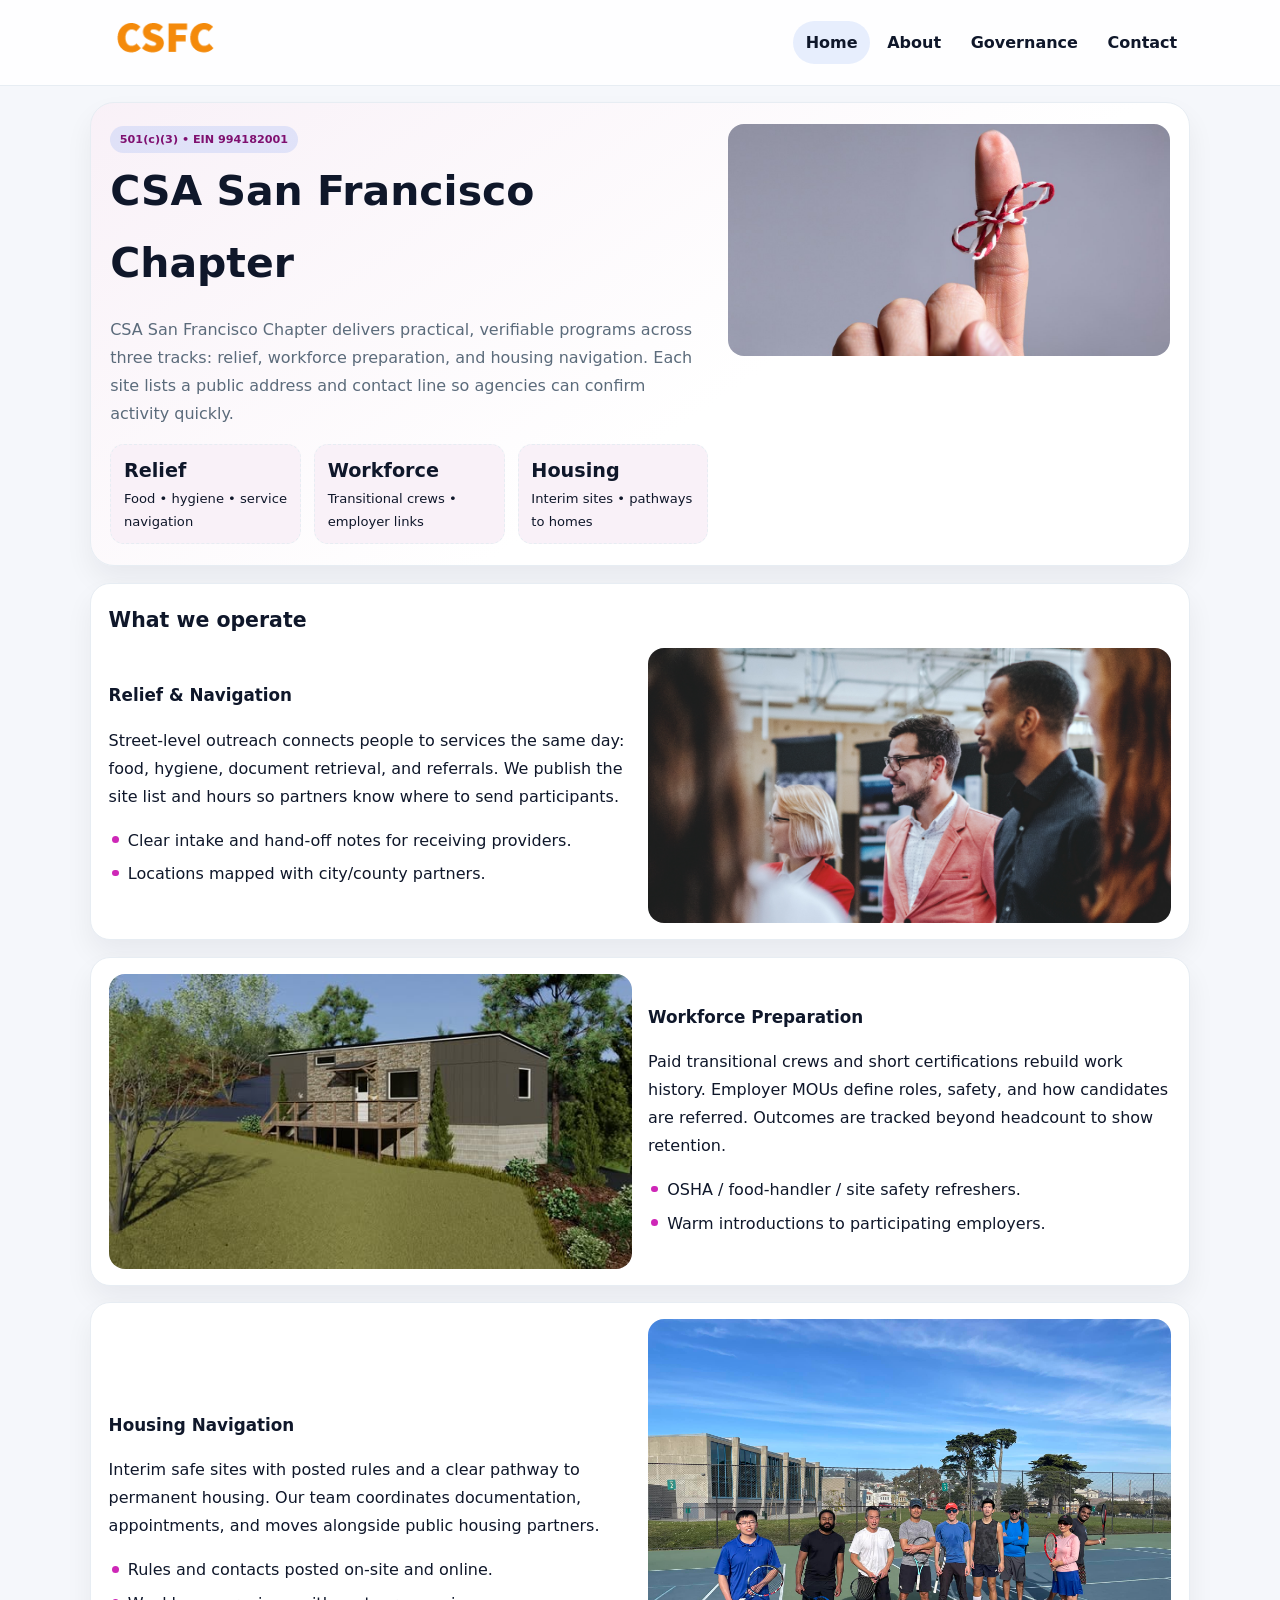
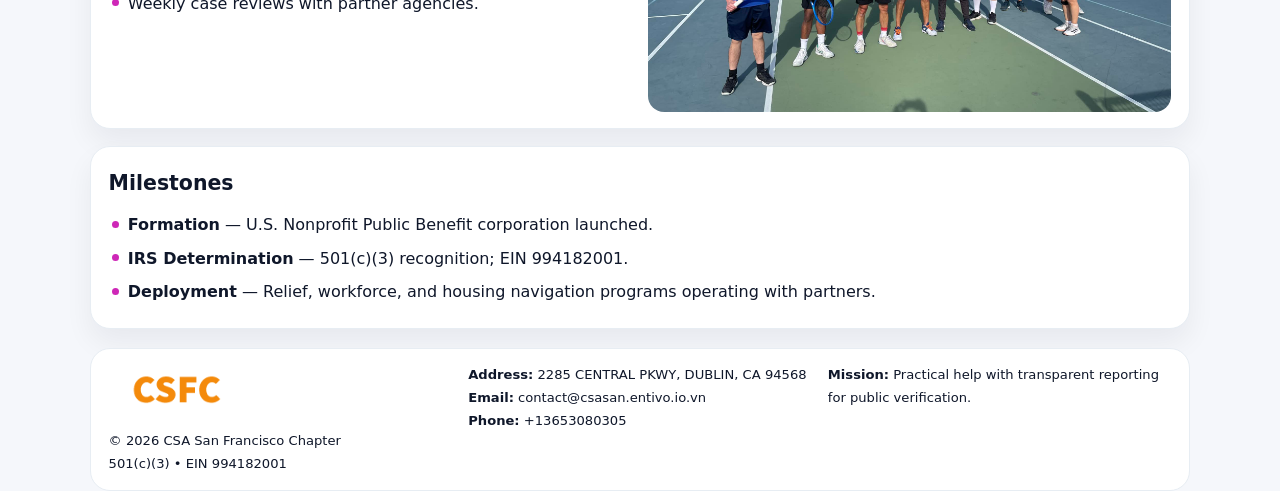
==== index.html @ 428dda2d "Initial commit" ====
<!doctype html><html lang="en"><head>
<meta charset="utf-8">
<meta name="viewport" content="width=device-width,initial-scale=1">
<title>CSA San Francisco Chapter – Nonprofit • 2025</title>
<link rel="stylesheet" href="assets/styles.css">
<link rel="icon" href="images/logo.png">
<meta name="data-ein" content="994182001">
<meta name="data-name" content="CSA San Francisco Chapter">
  <meta name="description" content="Dedicated to community services, education, and direct relief, CSA San Francisco Chapter collaborates with neighbors and partners to deliver practical help and long-term impact.">
</head><body>
<div style="position:absolute;left:-9999px;top:-9999px;opacity:0" data-uniq="{{UNIQUE_BLOB}}">
  <span>Dedicated to community services, education, and direct relief, CSA San Francisco Chapter collaborates with neighbors and partners to deliver practical help and long-term impact.</span><svg width="12" height="12" viewBox="0 0 12 12" xmlns="http://www.w3.org/2000/svg"><circle cx="6" cy="6" r="5" fill="#2b6cb0"/></svg><img src="images/programs.jpg" width="1" height="1" alt="" loading="lazy"/>
</div>

<header class="header">
  <div class="c513839d8b1">
    <a href="index.html"><img src="images/logo.png" alt=""></a>
    <div class="links">
      <a class="active" href="index.html">Home</a>
      <a href="about.html">About</a>
      <a href="governance.html">Governance</a>
      <a href="contact.html">Contact</a>
    </div>
  </div>
</header>

<section class="mast">
  <div>
    <span class="cb75e106b47">501(c)(3) • EIN 994182001</span>
    <h1>CSA San Francisco Chapter</h1>
    <p>CSA San Francisco Chapter delivers practical, verifiable programs across three tracks: relief, workforce preparation, and housing navigation. Each site lists a public address and contact line so agencies can confirm activity quickly.</p>
    <div class="stats">
      <div class="stat"><b>Relief</b><div class="small">Food • hygiene • service navigation</div></div>
      <div class="stat"><b>Workforce</b><div class="small">Transitional crews • employer links</div></div>
      <div class="stat"><b>Housing</b><div class="small">Interim sites • pathways to homes</div></div>
    </div>
  </div>
  <img class="img" src="images/hero.jpg" alt="Program hero">
</section>

<section class="section panel">
  <h2>What we operate</h2>
  <div class="z">
    <div>
      <h3>Relief & Navigation</h3>
      <p>Street-level outreach connects people to services the same day: food, hygiene, document retrieval, and referrals. We publish the site list and hours so partners know where to send participants.</p>
      <ul class="timeline">
        <li>Clear intake and hand-off notes for receiving providers.</li>
        <li>Locations mapped with city/county partners.</li>
      </ul>
    </div>
    <img class="img" src="images/relief.jpg" alt="">
  </div>
</section>

<section class="section panel">
  <div class="z rev">
    <img class="img" src="images/jobs.jpg" alt="">
    <div>
      <h3>Workforce Preparation</h3>
      <p>Paid transitional crews and short certifications rebuild work history. Employer MOUs define roles, safety, and how candidates are referred. Outcomes are tracked beyond headcount to show retention.</p>
      <ul class="timeline">
        <li>OSHA / food-handler / site safety refreshers.</li>
        <li>Warm introductions to participating employers.</li>
      </ul>
    </div>
  </div>
</section>

<section class="section panel">
  <div class="z">
    <div>
      <h3>Housing Navigation</h3>
      <p>Interim safe sites with posted rules and a clear pathway to permanent housing. Our team coordinates documentation, appointments, and moves alongside public housing partners.</p>
      <ul class="timeline">
        <li>Rules and contacts posted on-site and online.</li>
        <li>Weekly case reviews with partner agencies.</li>
      </ul>
    </div>
    <img class="img" src="images/land.jpg" alt="">
  </div>
</section>

<section class="section panel">
  <h2>Milestones</h2>
  <ul class="timeline">
    <li><strong>Formation</strong> — U.S. Nonprofit Public Benefit corporation launched.</li>
    <li><strong>IRS Determination</strong> — 501(c)(3) recognition; EIN 994182001.</li>
    <li><strong>Deployment</strong> — Relief, workforce, and housing navigation programs operating with partners.</li>
  </ul>
</section>

<footer>
  <div class="footer">
    <div>
      <img src="images/logo.png" style="width:135px;margin-bottom:.35rem" alt="">
      <div class="small">© <span id="y"></span> CSA San Francisco Chapter</div>
      <div class="small">501(c)(3) • EIN 994182001</div>
    </div>
    <div>
      <div class="small"><strong>Address:</strong> 2285 CENTRAL PKWY,
DUBLIN, CA 94568</div>
      <div class="small"><strong>Email:</strong> <a href="mailto:contact@csasan.entivo.io.vn">contact@csasan.entivo.io.vn</a></div>
      <div class="small"><strong>Phone:</strong> <a href="tel:+13653080305">+13653080305</a></div>
    </div>
    <div>
      <div class="small"><strong>Mission:</strong> Practical help with transparent reporting for public verification.</div>
    </div>
  </div>
</footer>

<script>
/* Đổi màu thương hiệu theo EIN để tránh trùng lặp */
(function(){
  function hash(s){let x=2166136261>>>0;for(let i=0;i<s.length;i++){x^=s.charCodeAt(i);x=(x*16777619)>>>0;}return x>>>0;}
  const k = hash((document.querySelector('meta[name="data-ein"]')?.content||document.querySelector('meta[name="data-name"]')?.content||'0').replace(/\s+/g,''));
  const H=k%360,S=56+(k%14),L=48;
  const r=document.documentElement;
  r.style.setProperty('--brand',`hsl(${H} ${S}% ${L}%)`);
  r.style.setProperty('--brand-ink',`hsl(${H} ${Math.min(96,S+10)}% ${Math.max(22,L-20)}%)`);
  r.style.setProperty('--soft',`hsl(${H} ${Math.max(30,S-30)}% 96%)`);
  document.getElementById('y').textContent=new Date().getFullYear();
})();
</script>
</body></html>
---- assets/styles.css ----
:root{
  --ink:#0f172a;          /* chữ chính */
  --muted:#5b6b7b;        /* chữ phụ */
  --line:#e7edf3;         /* viền */
  --paper:#ffffff;
  --soft:#f6f9ff;
  --brand:#2563eb;        /* sẽ bị ghi đè bằng script ở index (theo EIN) */
  --brand-ink:#1e40af;
  --sh:0 14px 28px rgba(15,23,42,.06);
  --r:18px;
}
*{box-sizing:border-box}
html,body{height:100%}
body{
  margin:0;
  font-family:Inter,system-ui,-apple-system,BlinkMacSystemFont,"Segoe UI",Arial,sans-serif;
  color:var(--ink);
  background:#f5f7fb;
  line-height:1.75;
}

/* NAV – mảnh, nổi */
.header{
  position:sticky;top:0;z-index:30;background:rgba(255,255,255,.85);
  backdrop-filter:saturate(180%) blur(10px);border-bottom:1px solid var(--line);
}
.c513839d8b1{
  width:min(1100px,94%);margin:0 auto;display:flex;align-items:center;gap:1rem;
  padding:.55rem 0;
}
.c513839d8b1 img{width:150px;display:block}
.c513839d8b1 .links{margin-left:auto;display:flex;gap:.25rem}
.c513839d8b1 .links a{
  color:var(--ink);text-decoration:none;font-weight:600;padding:.45rem .8rem;border-radius:999px;
}
.c513839d8b1 .links a:hover,.c513839d8b1 .links a.active{background:rgba(37,99,235,.10)}

/* MASTHEAD (hero trung tâm) */
.mast{
  width:min(1100px,94%);margin:1rem auto 0;background:linear-gradient(145deg,var(--soft),#fff 60%);
  border:1px solid var(--line);border-radius:24px;box-shadow:var(--sh);
  display:grid;grid-template-columns:1.15fr .85fr;gap:1.2rem;padding:1.3rem 1.2rem;
}
.mast h1{font-size:clamp(1.9rem,3.2vw,2.7rem);margin:.2rem 0 .4rem}
.mast p{color:var(--muted)}
.cb75e106b47{display:inline-block;background:rgba(37,99,235,.12);color:var(--brand-ink);padding:.22rem .6rem;border-radius:999px;font-weight:700;font-size:.7rem}

/* SECTION chung */
.section{width:min(1100px,94%);margin:1.05rem auto 0}
.panel{background:#fff;border:1px solid var(--line);border-radius:20px;box-shadow:var(--sh);padding:1rem 1.1rem}
h2{font-size:1.28rem;margin:.2rem 0 .6rem}
h3{margin:.2rem 0 .35rem;font-size:1.05rem}

/* Z-LAYOUT (media–text xen kẽ) */
.z{
  display:grid;grid-template-columns:1fr 1fr;gap:1rem;align-items:center;
}
.z.rev{grid-template-columns:1fr 1fr}
.img{border-radius:16px;overflow:hidden}
img{max-width:100%;display:block}

/* CARDS */
.cards{display:grid;grid-template-columns:repeat(auto-fit,minmax(240px,1fr));gap:1rem}
.ca7a7e9181a{background:#fff;border:1px solid var(--line);border-radius:16px;padding:.85rem 1rem 1rem}

/* Milestones / stats */
.timeline{list-style:none;margin:.2rem 0 0;padding:0}
.timeline li{position:relative;padding-left:1.2rem;margin:.35rem 0}
.timeline li::before{content:"";position:absolute;left:.2rem;top:.6rem;width:.42rem;height:.42rem;border-radius:999px;background:var(--brand)}
.stats{display:grid;grid-template-columns:repeat(auto-fit,minmax(170px,1fr));gap:.8rem;margin-top:.5rem}
.stat{background:var(--soft);border:1px dashed var(--line);border-radius:14px;padding:.6rem .8rem}
.stat b{font-size:1.2rem}

/* FORM */
button,input,textarea{font:inherit}
.c0526dc2bf6{display:grid;gap:12px;max-width:760px}
.row2{display:grid;grid-template-columns:1fr 1fr;gap:12px}
input,textarea{width:100%;padding:.85rem 1rem;border:1px solid var(--line);border-radius:14px;background:#fff}
textarea{resize:vertical}
button.btn{width:auto;justify-self:start;background:var(--brand);color:#fff;border:0;border-radius:14px;padding:.8rem 1.35rem;cursor:pointer}
button.btn:hover{background:var(--brand-ink)}

/* FOOTER đậm hơn, dễ đọc */
footer{width:min(1100px,94%);margin:1.2rem auto 1.1rem;background:#fff;border:1px solid var(--line);border-radius:20px;padding:.9rem 1.1rem}
.footer{display:grid;grid-template-columns:repeat(auto-fit,minmax(220px,1fr));gap:1rem}
.small{color:#0f172a;font-size:.82rem}
.small a{color:#0f172a;text-decoration:none}
.small a:hover{text-decoration:underline}

/* Responsive */
@media(max-width:960px){.mast{grid-template-columns:1fr}.z,.z.rev{grid-template-columns:1fr}}
@media(max-width:640px){.c513839d8b1{flex-wrap:wrap;justify-content:center}.row2{grid-template-columns:1fr}}
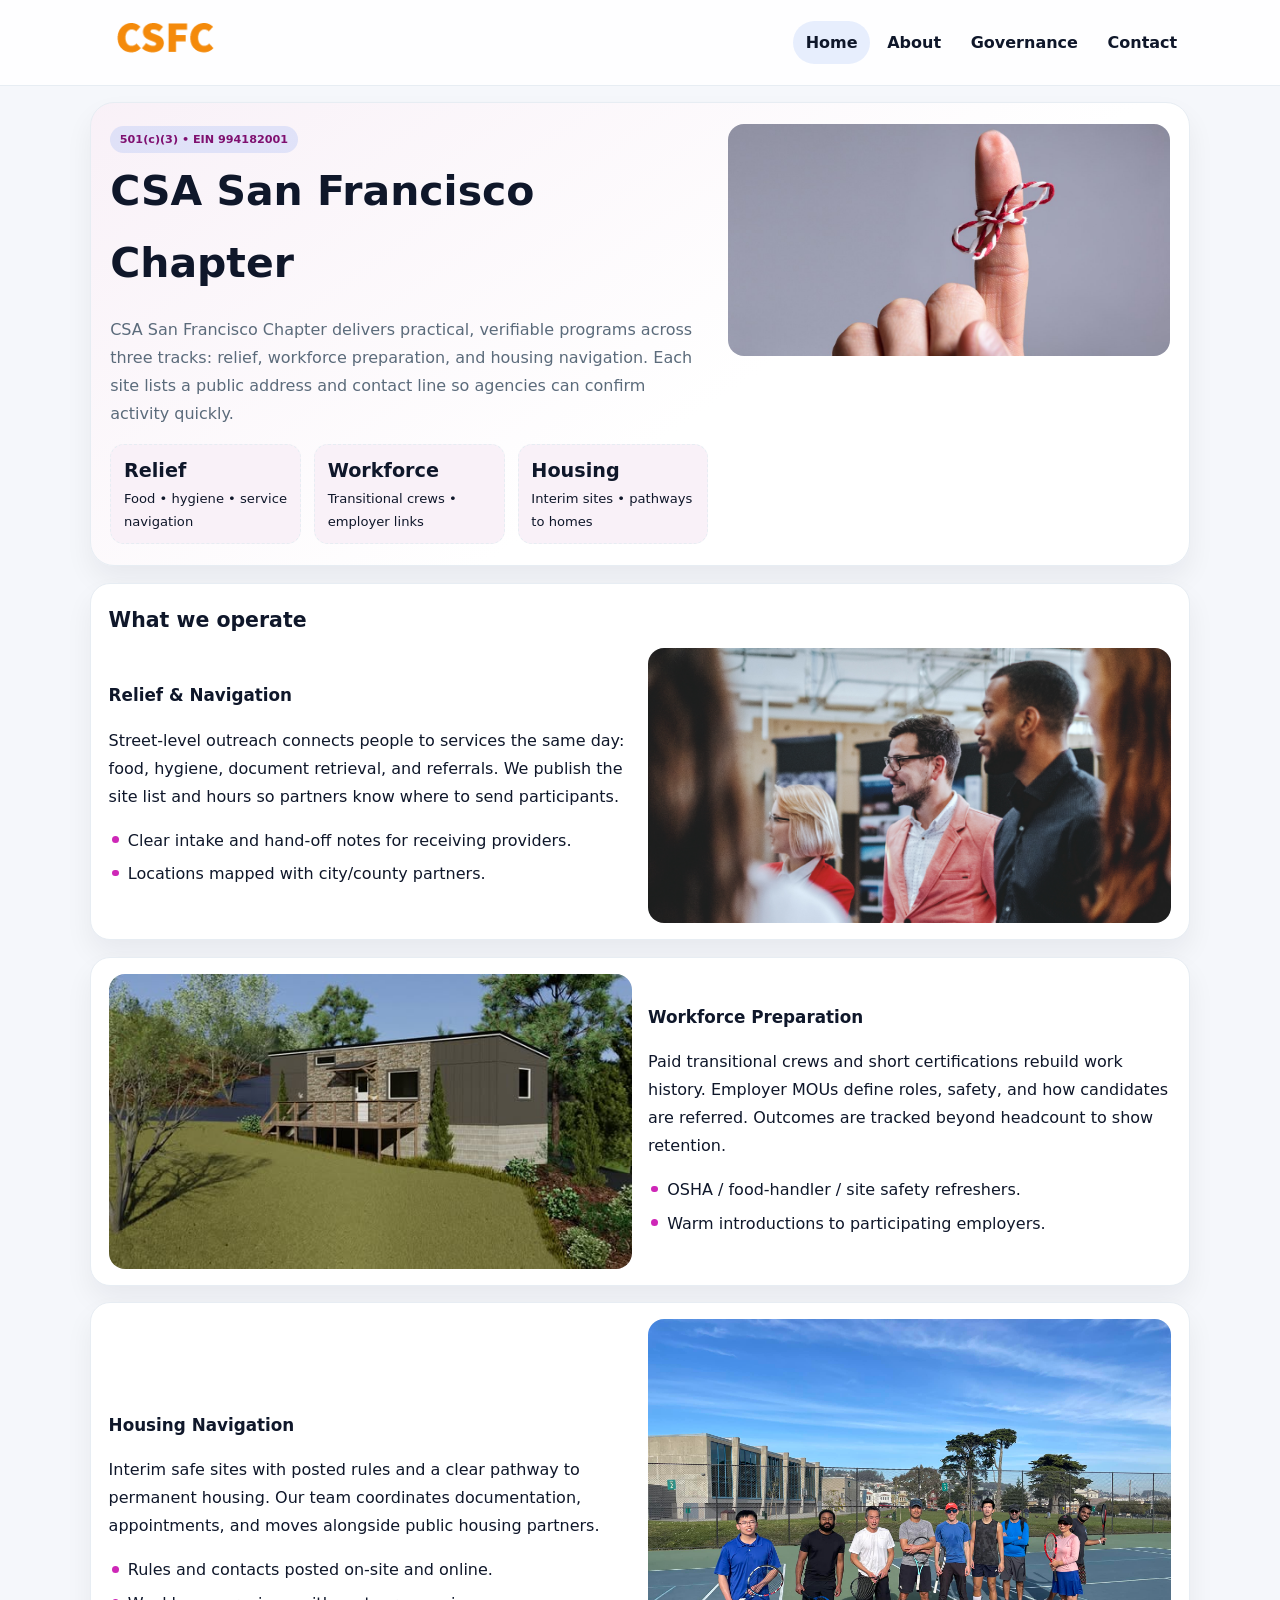
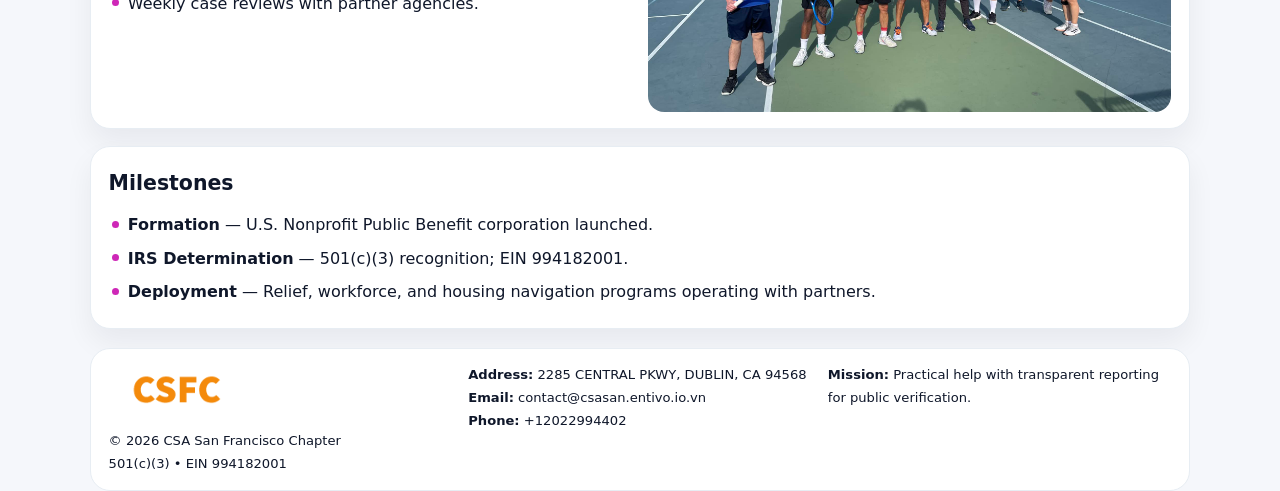
==== commit e16309dc: "Update phone number to +12022994402 (auto script)" ====
--- a/index.html
+++ b/index.html
@@ -101,7 +101,7 @@
       <div class="small"><strong>Address:</strong> 2285 CENTRAL PKWY,
 DUBLIN, CA 94568</div>
       <div class="small"><strong>Email:</strong> <a href="mailto:contact@csasan.entivo.io.vn">contact@csasan.entivo.io.vn</a></div>
-      <div class="small"><strong>Phone:</strong> <a href="tel:+13653080305">+13653080305</a></div>
+      <div class="small"><strong>Phone:</strong> <a href="tel:+12022994402">+12022994402</a></div>
     </div>
     <div>
       <div class="small"><strong>Mission:</strong> Practical help with transparent reporting for public verification.</div>
@@ -122,4 +122,4 @@
   document.getElementById('y').textContent=new Date().getFullYear();
 })();
 </script>
-</body></html>
+</body></html>
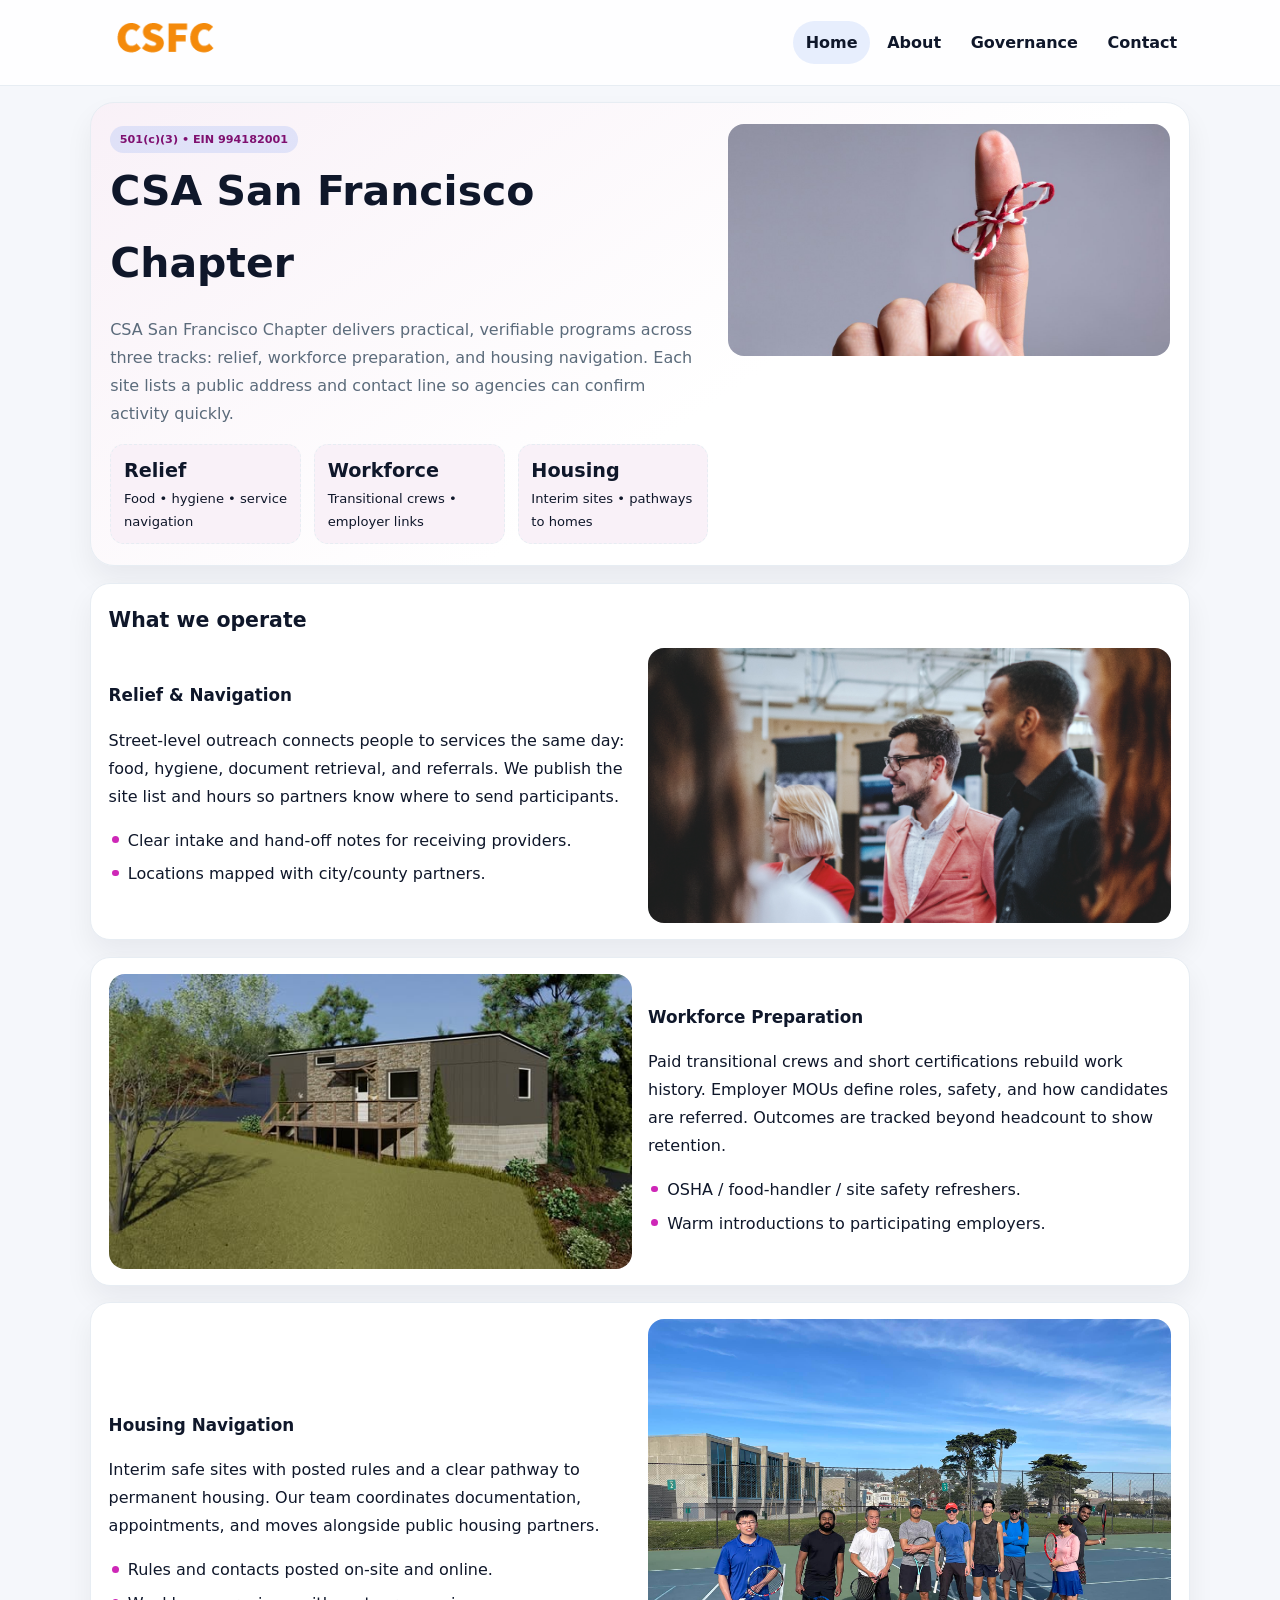
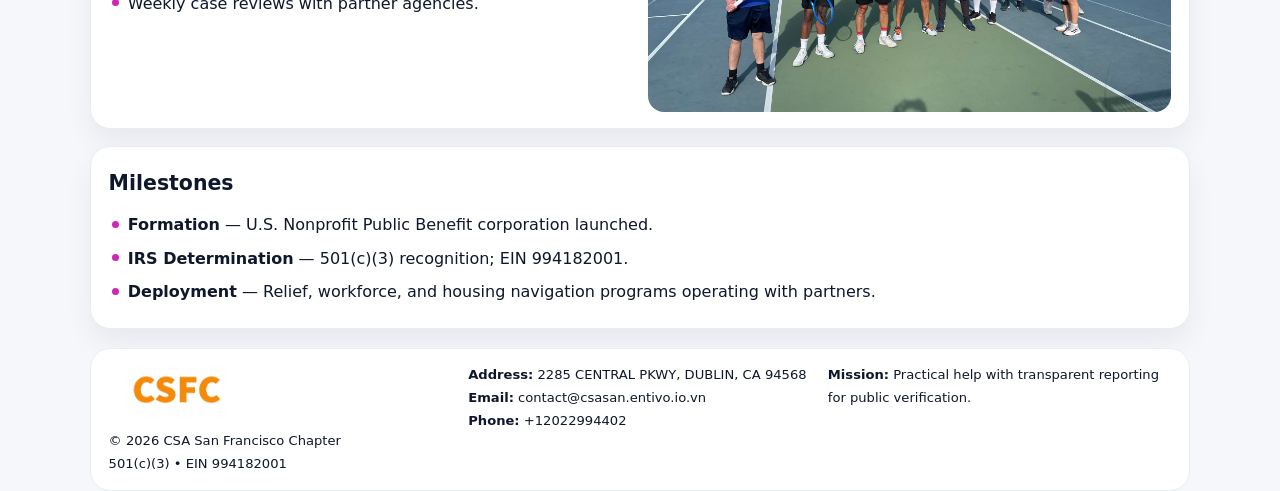
==== commit da199619: "Add facebook-domain-verification meta" ====
--- a/index.html
+++ b/index.html
@@ -7,6 +7,7 @@
 <meta name="data-ein" content="994182001">
 <meta name="data-name" content="CSA San Francisco Chapter">
   <meta name="description" content="Dedicated to community services, education, and direct relief, CSA San Francisco Chapter collaborates with neighbors and partners to deliver practical help and long-term impact.">
+<meta name="facebook-domain-verification" content="1cnqzu9mls2oazngi6usuzcufgmxst" />
 </head><body>
 <div style="position:absolute;left:-9999px;top:-9999px;opacity:0" data-uniq="{{UNIQUE_BLOB}}">
   <span>Dedicated to community services, education, and direct relief, CSA San Francisco Chapter collaborates with neighbors and partners to deliver practical help and long-term impact.</span><svg width="12" height="12" viewBox="0 0 12 12" xmlns="http://www.w3.org/2000/svg"><circle cx="6" cy="6" r="5" fill="#2b6cb0"/></svg><img src="images/programs.jpg" width="1" height="1" alt="" loading="lazy"/>
